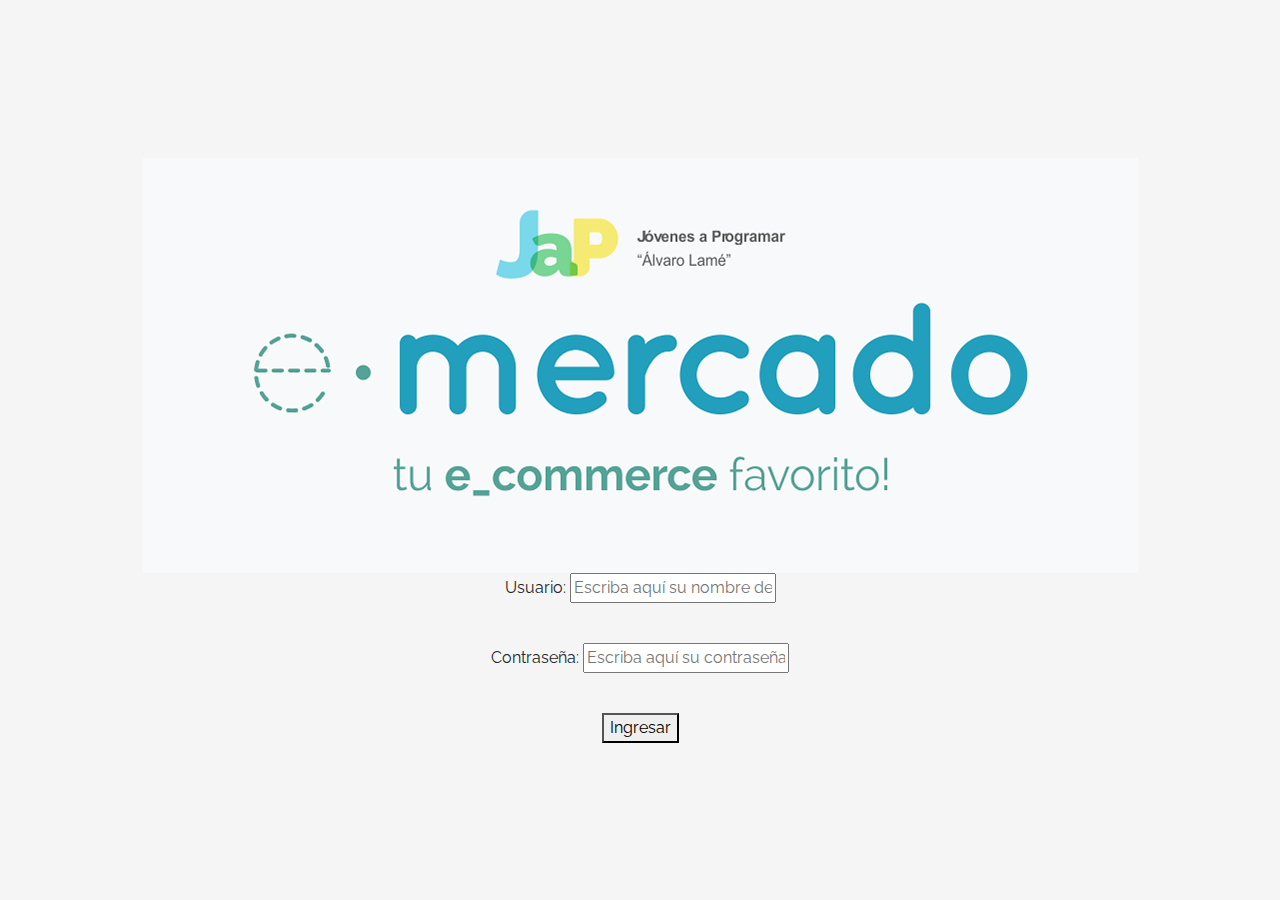
==== index.html @ 92b78a43 "19AGO" ====
<!DOCTYPE html>
<!-- saved from url=(0049)https://getbootstrap.com/docs/4.3/examples/album/ -->
<html lang="en">

<head>
  <meta http-equiv="Content-Type" content="text/html; charset=UTF-8">
  <meta name="viewport" content="width=device-width, initial-scale=1, shrink-to-fit=no">
  <meta name="description" content="">
  <title>eMercado - Todo lo que busques está aquí</title>

  <link rel="canonical" href="https://getbootstrap.com/docs/4.3/examples/album/">
  <link href="https://fonts.googleapis.com/css?family=Raleway:300,300i,400,400i,700,700i,900,900i" rel="stylesheet">
  <!-- Bootstrap core CSS -->
  <link href="css/bootstrap.min.css" rel="stylesheet">
  <link href="css/styles.css" rel="stylesheet">
  <style>
    html, body{
      height: 100%;
    }

    body {
      display: -ms-flexbox;
      display: flex;
      -ms-flex-align: center;
      align-items: center;
      padding-top: 40px;
      padding-bottom: 40px;
      background-color: #f5f5f5;
    }

    .signin {
      width: 100%;
      max-width: 330px;
      padding: 15px;
      margin: auto;
    }
  </style>
</head>

<body class="text-center">
  <div class="container p-5">
   <div>
     <img src="img\login.png"  >
     <form action="login.html"> 
       <p>Usuario: <input type="text" name="name" id="name" placeholder="Escriba aquí su nombre de Usuario" required></p>
       </br>
       <p>Contraseña: <input type="text" name="pass" id="pass" placeholder="Escriba aquí su contraseña" required> </p> </br>
       <button type="submit">Ingresar</button>
     </form>
   </div>
  </div>

  <script src="js/init.js"></script>
  <script src="js/login.js"></script>
</body>
</html>
---- css/styles.css ----
.jumbotron, .card-body, .container, .site-header{
    font-family: 'Raleway', serif !important;
}

.jumbotron .display-4{
    font-weight: bold;
}

.jumbotron {
  height: 50vh;
  padding: 5em inherit;
  margin-bottom: 0;
  background-color: #53C0FB;
  background: url('../img/cover_back.png');
  background-size: cover;
  background-position: center;
  background-repeat: no-repeat;
  color: black;
  font-weight: bold;
}

@media (min-width: 768px) {
  .jumbotron {
    padding-top: 6rem;
    padding-bottom: 6rem;
  }
}

.jumbotron p:last-child {
  margin-bottom: 0;
}

.jumbotron-heading {
  font-weight: 300;
}

.jumbotron .container {
  max-width: 40rem;
  background-color: rgba(255, 255, 255, 0.5);
  border-radius: 10px;
  text-shadow: 1px 1px 2px grey;
}

.jumbotron .lead{
  font-size: 38px;
}

footer {
  padding-top: 3rem;
  padding-bottom: 3rem;
}

footer p {
  margin-bottom: .25rem;
}

.site-header a {
  color: white;
  transition: ease-in-out color .15s;
}

.light-text {
  color: white;
}

.site-header .dropdown-menu a {
  color: black;
}

.dropzone{
  border: 2px dashed #0087F7;
  border-radius: 5px;
  background: white;
}

.alert{
  position: fixed;
  top:80px;
  width: 50%;
  left: 50%;
  transform: translate(-50%, 0);
}

.lds-ring {
  display: inline-block;
  position: relative;
  width: 64px;
  height: 64px;
  top:50%;
  left: 50%;
}
.lds-ring div {
  box-sizing: border-box;
  display: block;
  position: absolute;
  width: 51px;
  height: 51px;
  margin: 6px;
  border: 6px solid #fff;
  border-radius: 50%;
  animation: lds-ring 1.2s cubic-bezier(0.5, 0, 0.5, 1) infinite;
  border-color: #fff transparent transparent transparent;
}
.lds-ring div:nth-child(1) {
  animation-delay: -0.45s;
}
.lds-ring div:nth-child(2) {
  animation-delay: -0.3s;
}
.lds-ring div:nth-child(3) {
  animation-delay: -0.15s;
}
@keyframes lds-ring {
  0% {
    transform: rotate(0deg);
  }
  100% {
    transform: rotate(360deg);
  }
}

#spinner-wrapper{
  position: fixed;
  background-color: rgba(0,0,0,0.5);
  width:100%;
  height: 100%;
  top:0;
  left:0;
  z-index: 1021;
  display: none;
}

a.custom-card,
a.custom-card:hover {
  color: inherit;
  text-decoration: inherit;
}

.checked {
  color: orange;
}

h2 {
  text-align: center;

}
p.lead {
  text-align: center;
}
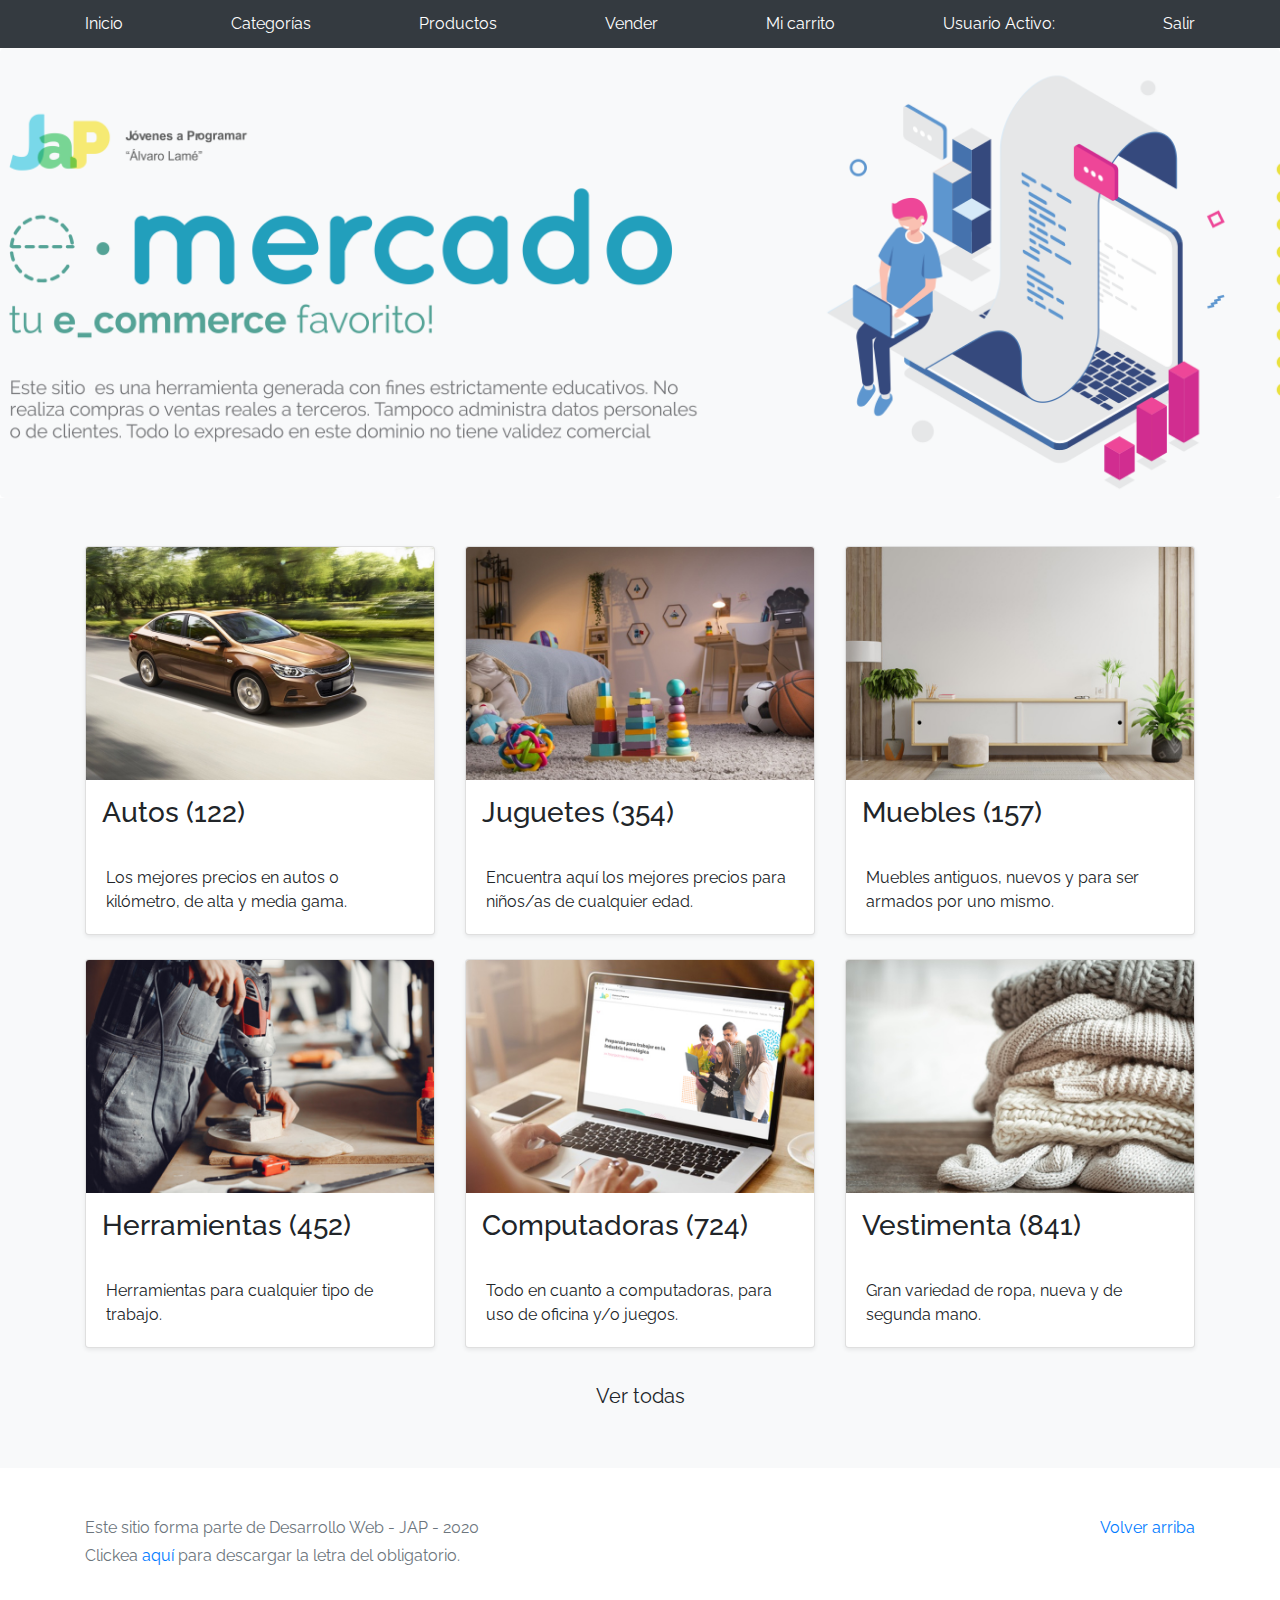
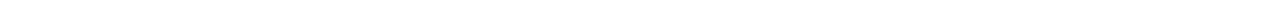
==== commit 0106a463: "act" ====
--- a/index.html
+++ b/index.html
@@ -1,56 +1,111 @@
 <!DOCTYPE html>
 <!-- saved from url=(0049)https://getbootstrap.com/docs/4.3/examples/album/ -->
 <html lang="en">
+  <head>
+    <meta http-equiv="Content-Type" content="text/html; charset=UTF-8">
+    <meta name="viewport" content="width=device-width, initial-scale=1, shrink-to-fit=no">
+    <meta name="description" content="">
+    <title>eMercado - Todo lo que busques está aquí</title>
 
-<head>
-  <meta http-equiv="Content-Type" content="text/html; charset=UTF-8">
-  <meta name="viewport" content="width=device-width, initial-scale=1, shrink-to-fit=no">
-  <meta name="description" content="">
-  <title>eMercado - Todo lo que busques está aquí</title>
-
-  <link rel="canonical" href="https://getbootstrap.com/docs/4.3/examples/album/">
-  <link href="https://fonts.googleapis.com/css?family=Raleway:300,300i,400,400i,700,700i,900,900i" rel="stylesheet">
-  <!-- Bootstrap core CSS -->
-  <link href="css/bootstrap.min.css" rel="stylesheet">
-  <link href="css/styles.css" rel="stylesheet">
-  <style>
-    html, body{
-      height: 100%;
-    }
-
-    body {
-      display: -ms-flexbox;
-      display: flex;
-      -ms-flex-align: center;
-      align-items: center;
-      padding-top: 40px;
-      padding-bottom: 40px;
-      background-color: #f5f5f5;
-    }
-
-    .signin {
-      width: 100%;
-      max-width: 330px;
-      padding: 15px;
-      margin: auto;
-    }
-  </style>
-</head>
-
-<body class="text-center">
-  <div class="container p-5">
-   <div>
-     <img src="img\login.png"  >
-     <form action="login.html"> 
-       <p>Usuario: <input type="text" name="name" id="name" placeholder="Escriba aquí su nombre de Usuario" required></p>
-       </br>
-       <p>Contraseña: <input type="text" name="pass" id="pass" placeholder="Escriba aquí su contraseña" required> </p> </br>
-       <button type="submit">Ingresar</button>
-     </form>
-   </div>
-  </div>
-
-  <script src="js/init.js"></script>
-  <script src="js/login.js"></script>
-</body>
+    <link rel="canonical" href="https://getbootstrap.com/docs/4.3/examples/album/">
+    <link href="https://fonts.googleapis.com/css?family=Raleway:300,300i,400,400i,700,700i,900,900i" rel="stylesheet">
+    <!-- Bootstrap core CSS -->
+    <link href="css/bootstrap.min.css" rel="stylesheet">
+    <link href="css/styles.css" rel="stylesheet">
+  </head>
+  <body>
+    <nav class="site-header sticky-top py-1 bg-dark">
+      <div class="container d-flex flex-column flex-md-row justify-content-between">
+        <a class="py-2 d-none d-md-inline-block" href="index.html">Inicio</a>
+        <a class="py-2 d-none d-md-inline-block" href="categories.html">Categorías</a>
+        <a class="py-2 d-none d-md-inline-block" href="products.html">Productos</a>
+        <a class="py-2 d-none d-md-inline-block" href="sell.html">Vender</a>
+        <a class="py-2 d-none d-md-inline-block" href="cart.html">Mi carrito</a>
+        <a class="py-2 d-none d-md-inline-block" id="user" href="">Usuario Activo: </a>
+        <a class="py-2 d-none d-md-inline-block" id="salir" href="login.html">Salir</a>
+      </div>
+    </nav>
+    <main role="main">
+      <section class="jumbotron text-center">
+        <div class="m-5">
+          <h1></h1>
+        </div>
+      </section>
+      <div class="album py-5 bg-light">
+        <div class="container">
+          <div class="row">
+            <div class="col-md-4">
+              <a href="categories.html" class="card mb-4 shadow-sm custom-card">
+                <img class="bd-placeholder-img card-img-top"  src="img/cat1.jpg">
+                <h3 class="m-3">Autos (122)</h3>
+                <div class="card-body">
+                  <p class="card-text">Los mejores precios en autos 0 kilómetro, de alta y media gama.</p>
+                </div>
+              </a>
+            </div>
+            <div class="col-md-4">
+                <a href="categories.html" class="card mb-4 shadow-sm custom-card">
+                  <img class="bd-placeholder-img card-img-top" src="img/cat2.jpg">
+                  <h3 class="m-3">Juguetes (354)</h3>
+                  <div class="card-body">
+                    <p class="card-text">Encuentra aquí los mejores precios para niños/as de cualquier edad.</p>
+                  </div>
+                </a>
+            </div>
+            <div class="col-md-4">
+                <a href="categories.html" class="card mb-4 shadow-sm custom-card">
+                  <img class="bd-placeholder-img card-img-top" src="img/cat3.jpg">
+                  <h3 class="m-3">Muebles (157)</h3>
+                  <div class="card-body">
+                    <p class="card-text">Muebles antiguos, nuevos y para ser armados por uno mismo.</p>
+                  </div>
+                </a>
+            </div>
+            <div class="col-md-4">
+                <a href="categories.html" class="card mb-4 shadow-sm custom-card">
+                  <img class="bd-placeholder-img card-img-top" src="img/cat4.jpg">
+                  <h3 class="m-3">Herramientas (452)</h3>
+                  <div class="card-body">
+                    <p class="card-text">Herramientas para cualquier tipo de trabajo.</p>
+                  </div>
+                </a>
+            </div>
+            <div class="col-md-4">
+                <a href="categories.html" class="card mb-4 shadow-sm custom-card">
+                  <img class="bd-placeholder-img card-img-top" src="img/cat5.jpg">
+                  <h3 class="m-3">Computadoras (724)</h3>
+                  <div class="card-body">
+                    <p class="card-text">Todo en cuanto a computadoras, para uso de oficina y/o juegos.</p>
+                  </div>
+                </a>
+            </div>
+            <div class="col-md-4">
+                <a href="categories.html" class="card mb-4 shadow-sm custom-card">
+                  <img class="bd-placeholder-img card-img-top" src="img/cat6.jpg">
+                  <h3 class="m-3">Vestimenta (841)</h3>
+                  <div class="card-body">
+                    <p class="card-text">Gran variedad de ropa, nueva y de segunda mano.</p>
+                  </div>
+                </a>
+            </div>
+          </div>
+          <div class="row">
+              <a type="button" class="btn btn-light btn-lg btn-block" href="categories.html">Ver todas</a>
+          </div>
+        </div>
+      </div>
+    </main>
+    <footer class="text-muted">
+      <div class="container">
+        <p class="float-right">
+          <a href="#">Volver arriba</a>
+        </p>
+        <p>Este sitio forma parte de Desarrollo Web - JAP - 2020</p>
+        <p>Clickea <a target="_blank" href="Letra.pdf">aquí</a> para descargar la letra del obligatorio.</p>
+      </div>
+    </footer>
+    <script src="js/jquery-3.4.1.min.js"></script>
+    <script src="js/bootstrap.bundle.min.js"></script>
+    <script src="js/init.js"></script>
+  </body>
 </html>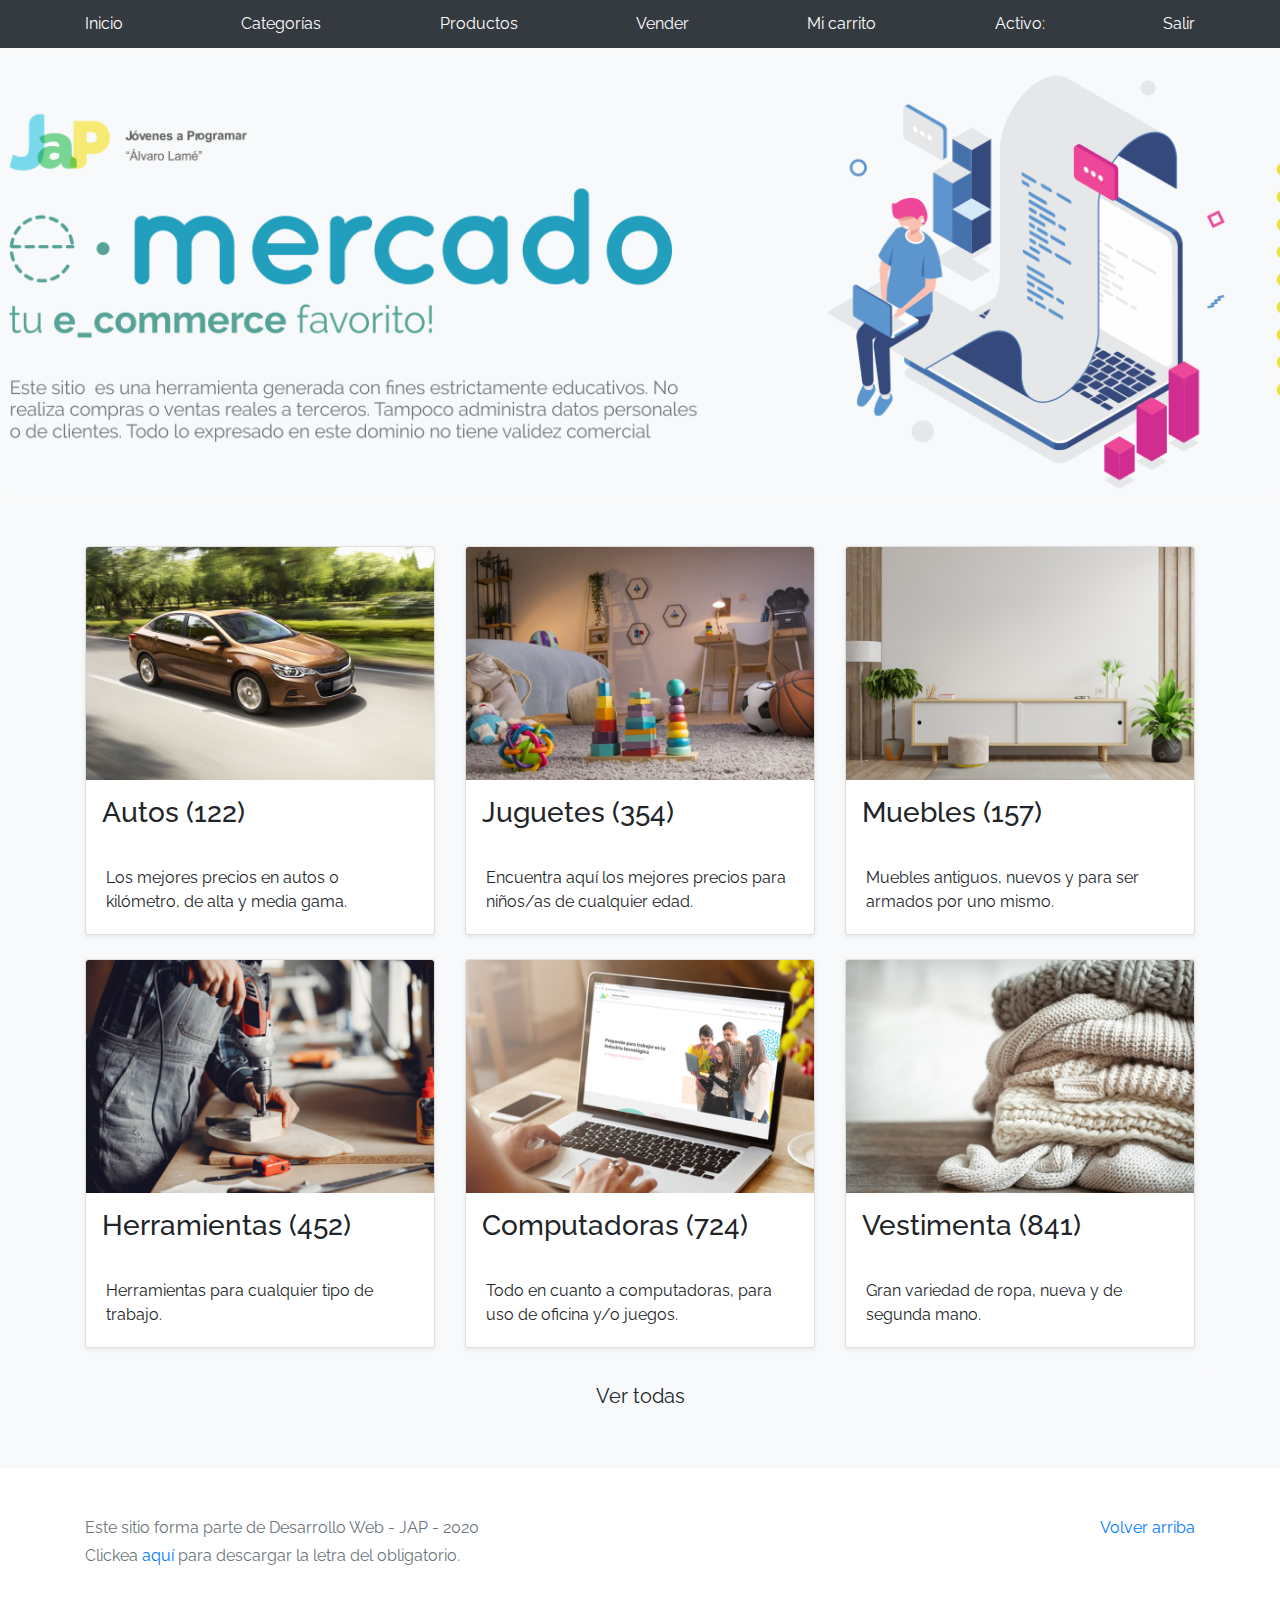
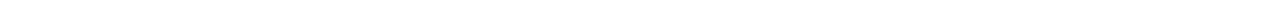
==== commit 8ee40c13: "enterga2" ====
--- a/index.html
+++ b/index.html
@@ -21,7 +21,7 @@
         <a class="py-2 d-none d-md-inline-block" href="products.html">Productos</a>
         <a class="py-2 d-none d-md-inline-block" href="sell.html">Vender</a>
         <a class="py-2 d-none d-md-inline-block" href="cart.html">Mi carrito</a>
-        <a class="py-2 d-none d-md-inline-block" id="user" href="">Usuario Activo: </a>
+        <a class="py-2 d-none d-md-inline-block" id="user" href="">Activo: </a>
         <a class="py-2 d-none d-md-inline-block" id="salir" href="login.html">Salir</a>
       </div>
     </nav>
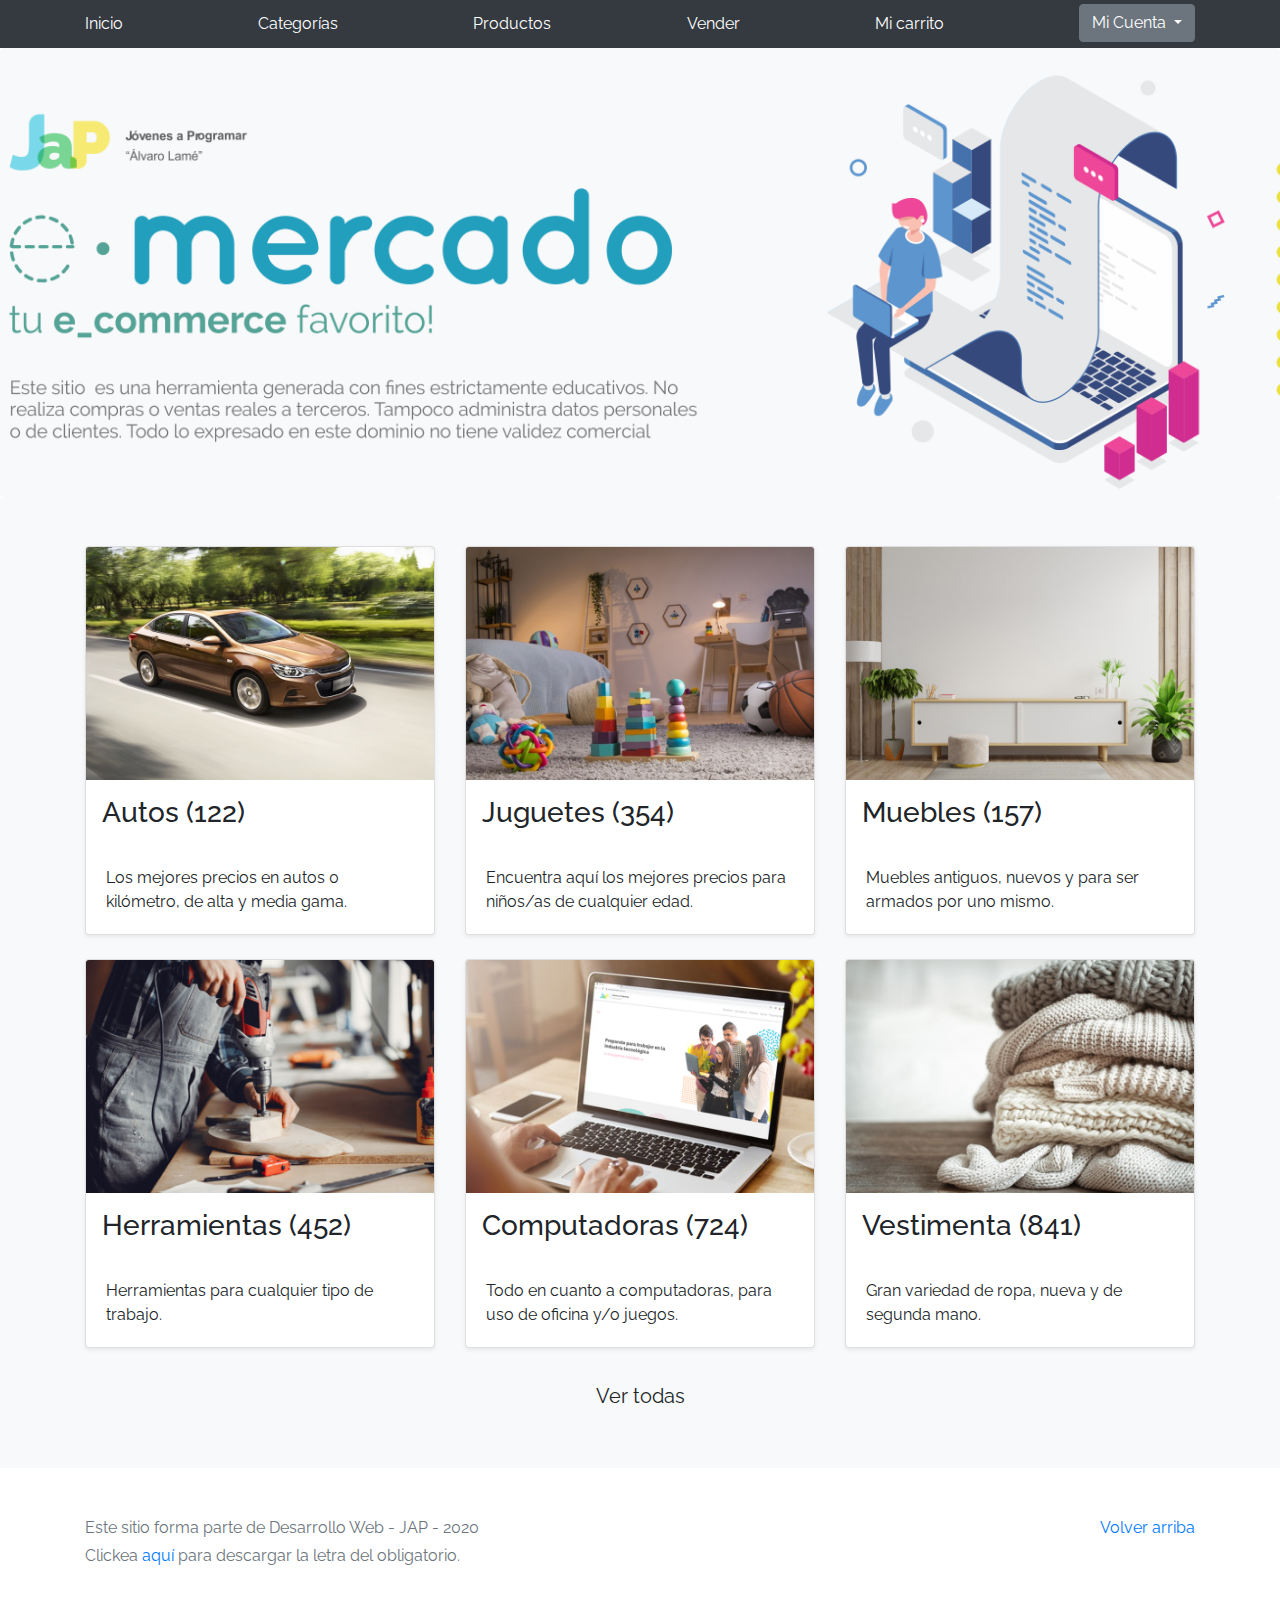
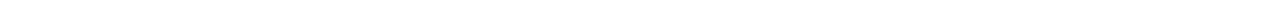
==== commit 1017e4a7: "boostrap + style" ====
--- a/index.html
+++ b/index.html
@@ -21,8 +21,16 @@
         <a class="py-2 d-none d-md-inline-block" href="products.html">Productos</a>
         <a class="py-2 d-none d-md-inline-block" href="sell.html">Vender</a>
         <a class="py-2 d-none d-md-inline-block" href="cart.html">Mi carrito</a>
-        <a class="py-2 d-none d-md-inline-block" id="user" href="">Activo: </a>
-        <a class="py-2 d-none d-md-inline-block" id="salir" href="login.html">Salir</a>
+        <div class="dropdown">
+          <button class="btn btn-secondary dropdown-toggle" type="button" id="dropdownMenu2"
+              data-bs-toggle="dropdown">Mi Cuenta
+          </button>
+          <ul class="dropdown-menu" aria-labelledby="dropdownMenuButton1">
+              <li><a class="dropdown-item" type="button" id="user" href="#"></a></li>
+              <li><a id="salir" class="dropdown-item" href="login.html">Salir</a></li>
+          </ul>
+      </div>
+
       </div>
     </nav>
     <main role="main">
--- a/css/styles.css
+++ b/css/styles.css
@@ -146,4 +146,175 @@
 }
 p.lead {
   text-align: center;
+}
+
+input[type = "radio"]{ display:none;}
+label{ color:grey;}
+
+.clasificacion{
+  direction: rtl;/* right to left */
+  unicode-bidi: bidi-override;
+} 
+  
+#form {
+  width: 250px;
+  margin: 0 auto;
+  height: 50px;
+}
+
+#form p {
+  text-align: center;
+}
+
+#form label {
+  font-size: 20px;
+}
+
+input[type="radio"] {
+  display: none;
+}
+
+label {
+  color: grey;
+}
+
+.clasificacion {
+  direction: rtl;
+  unicode-bidi: bidi-override;
+}
+
+label:hover,
+label:hover ~ label {
+  color: orange;
+}
+
+input[type="radio"]:checked ~ label {
+  color: orange;
+}
+.slide {
+  position: relative;
+  box-shadow: 0px 1px 6px rgba(0, 0, 0, 0.64);
+  margin-top: 26px;
+  height: 600px;
+}
+
+.slide-inner {
+  position: relative;
+  overflow: hidden;
+  width: 100%;
+  height: calc( 300px + 3em);
+}
+
+.slide-open:checked + .slide-item {
+  position: static;
+  opacity: 100;
+  
+}
+
+.slide-item {
+  position: absolute;
+  opacity: 0;
+  -webkit-transition: opacity 0.6s ease-out;
+  transition: opacity 0.6s ease-out;
+  height: 600px;
+}
+
+.slide-item img {
+  display: block;
+  height: auto;
+  max-width: 100%;
+  max-height: 100%;
+}
+
+.slide-control {
+  background: rgba(0, 0, 0, 0.28);
+  border-radius: 50%;
+  color: #fff;
+  cursor: pointer;
+  display: none;
+  font-size: 40px;
+  height: 40px;
+  line-height: 35px;
+  position: absolute;
+  top: 50%;
+  -webkit-transform: translate(0, -50%);
+  cursor: pointer;
+  -ms-transform: translate(0, -50%);
+  transform: translate(0, -50%);
+  text-align: center;
+  width: 40px;
+  z-index: 10;
+}
+
+.slide-control.prev {
+  left: 2%;
+}
+
+.slide-control.next {
+  right: 2%;
+}
+
+.slide-control:hover {
+  background: rgba(0, 0, 0, 0.8);
+  color: #aaaaaa;
+}
+
+#slide-1:checked ~ .control-1,
+#slide-2:checked ~ .control-2,
+#slide-3:checked ~ .control-3 {
+  display: block;
+}
+
+.slide-indicador {
+  list-style: none;
+  margin: 0;
+  padding: 0;
+  position: absolute;
+  bottom: 2%;
+  left: 0;
+  right: 0;
+  text-align: center;
+  z-index: 10;
+}
+
+.slide-indicador li {
+  display: inline-block;
+  margin: 0 5px;
+}
+
+.slide-circulo {
+  color: #828282;
+  cursor: pointer;
+  display: block;
+  font-size: 35px;
+}
+
+.slide-circulo:hover {
+  color: #aaaaaa;
+}
+
+#slide-1:checked ~ .control-1 ~ .slide-indicador li:nth-child(1) .slide-circulo,
+#slide-2:checked ~ .control-2 ~ .slide-indicador li:nth-child(2) .slide-circulo,
+#slide-3:checked ~ .control-3 ~ .slide-indicador li:nth-child(3) .slide-circulo {
+  color: #428bca;
+}
+
+#titulo {
+  width: 100%;
+  position: absolute;
+  padding: 0px;
+  margin: 0px auto;
+  text-align: center;
+  font-size: 27px;
+  color: rgba(255, 255, 255, 1);
+  font-family: 'Open Sans', sans-serif;
+  z-index: 9999;
+  text-shadow: 0px 1px 2px rgba(0, 0, 0, 0.33), -1px 0px 2px rgba(255, 255, 255, 0);
+}
+
+#productos {
+  width: auto;
+  height: auto;
+  margin-left: 15%;
+  margin-right: ; 
 }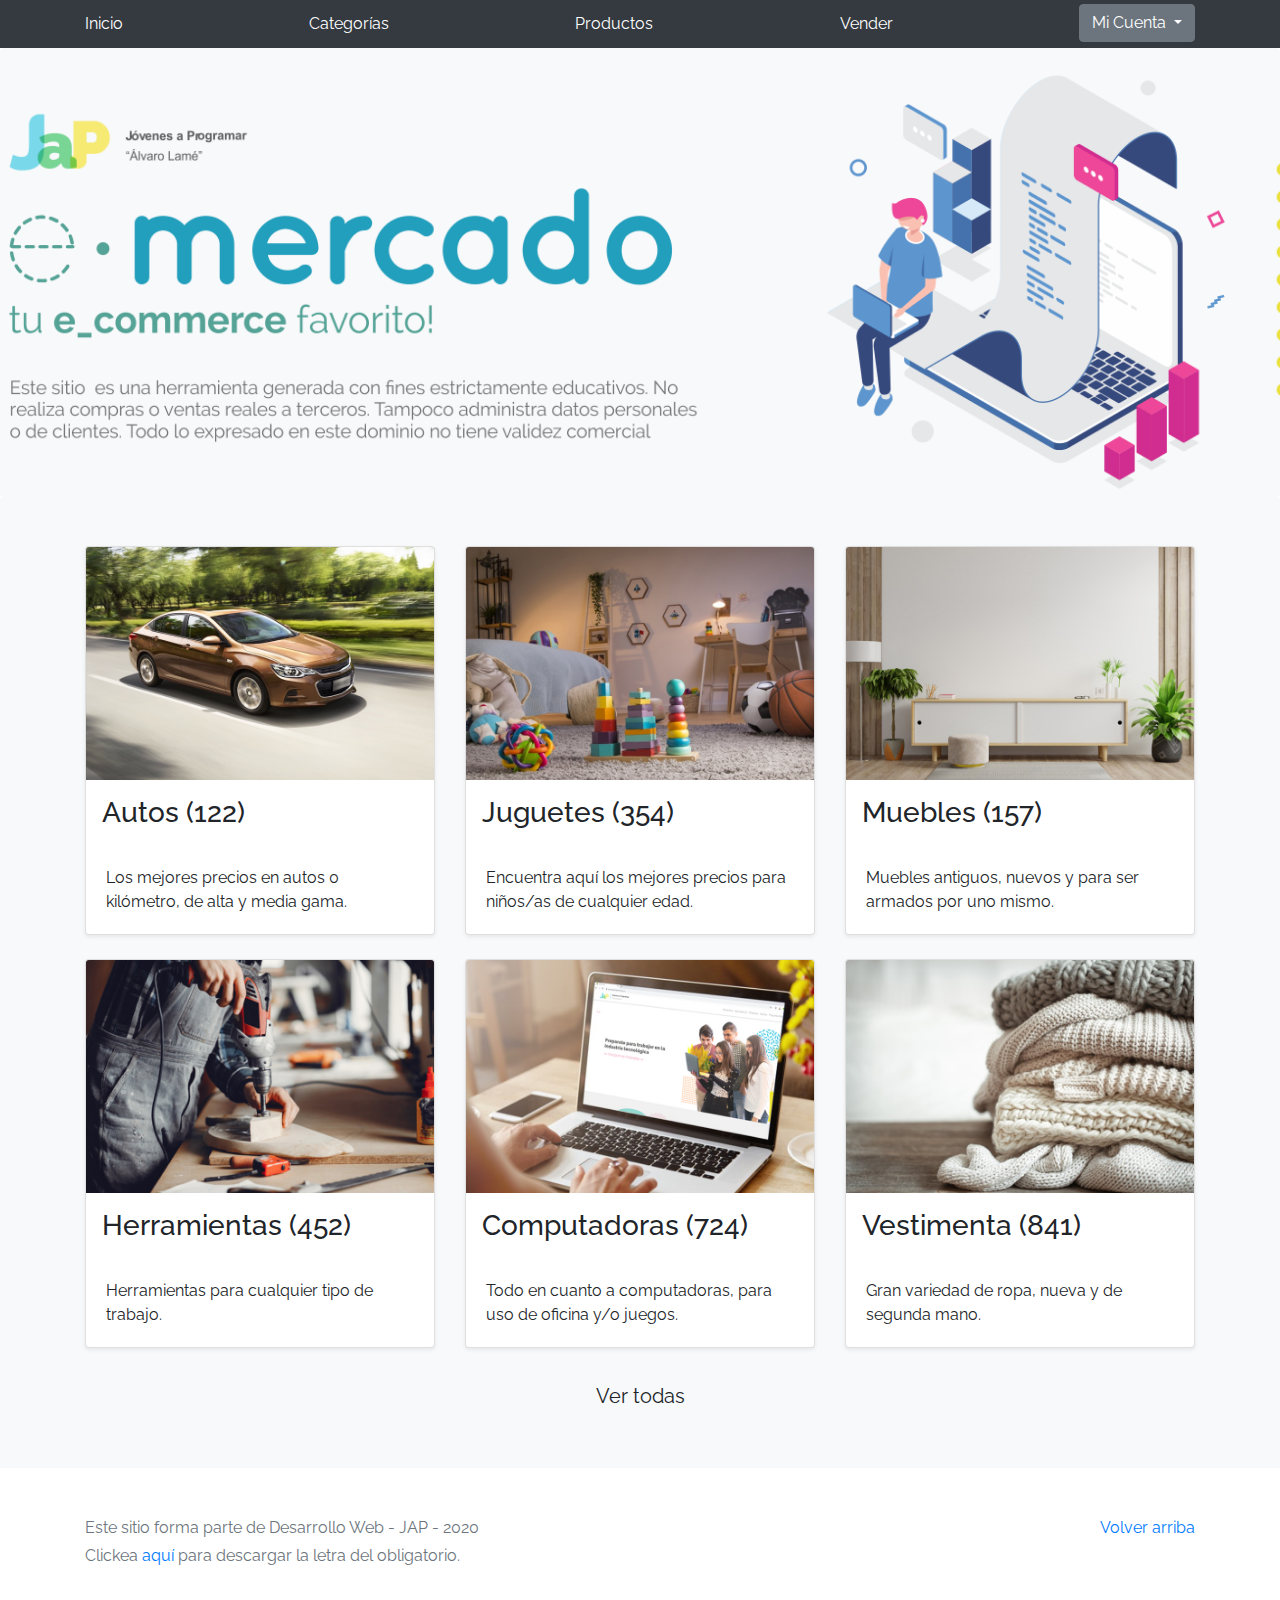
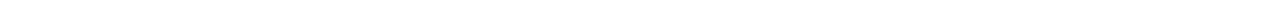
==== commit bc53a5fa: "entrega4" ====
--- a/index.html
+++ b/index.html
@@ -20,16 +20,18 @@
         <a class="py-2 d-none d-md-inline-block" href="categories.html">Categorías</a>
         <a class="py-2 d-none d-md-inline-block" href="products.html">Productos</a>
         <a class="py-2 d-none d-md-inline-block" href="sell.html">Vender</a>
-        <a class="py-2 d-none d-md-inline-block" href="cart.html">Mi carrito</a>
         <div class="dropdown">
-          <button class="btn btn-secondary dropdown-toggle" type="button" id="dropdownMenu2"
-              data-bs-toggle="dropdown">Mi Cuenta
+          <button class="btn btn-secondary dropdown-toggle" type="button" id="dropdownMenuButton" data-toggle="dropdown"
+            aria-haspopup="true" aria-expanded="false">
+            Mi Cuenta
           </button>
-          <ul class="dropdown-menu" aria-labelledby="dropdownMenuButton1">
-              <li><a class="dropdown-item" type="button" id="user" href="#"></a></li>
-              <li><a id="salir" class="dropdown-item" href="login.html">Salir</a></li>
-          </ul>
-      </div>
+          <div class="dropdown-menu" aria-labelledby="dropdownMenuButton">
+            <a class="dropdown-item" href="cart.html">Mi carrito</a>
+            <a class="dropdown-item" id="user" href="#"></a>
+            <a class="dropdown-item" id="salir" href="login.html">Salir</a>
+  
+          </div>
+        </div>
 
       </div>
     </nav>
--- a/css/styles.css
+++ b/css/styles.css
@@ -191,6 +191,9 @@
 input[type="radio"]:checked ~ label {
   color: orange;
 }
+#productos{
+margin-left: 18%;
+}
 .slide {
   position: relative;
   box-shadow: 0px 1px 6px rgba(0, 0, 0, 0.64);
@@ -202,7 +205,7 @@
   position: relative;
   overflow: hidden;
   width: 100%;
-  height: calc( 300px + 3em);
+  height: calc( 550px + 3em);
 }
 
 .slide-open:checked + .slide-item {
@@ -216,7 +219,7 @@
   opacity: 0;
   -webkit-transition: opacity 0.6s ease-out;
   transition: opacity 0.6s ease-out;
-  height: 600px;
+  height: 900px;
 }
 
 .slide-item img {
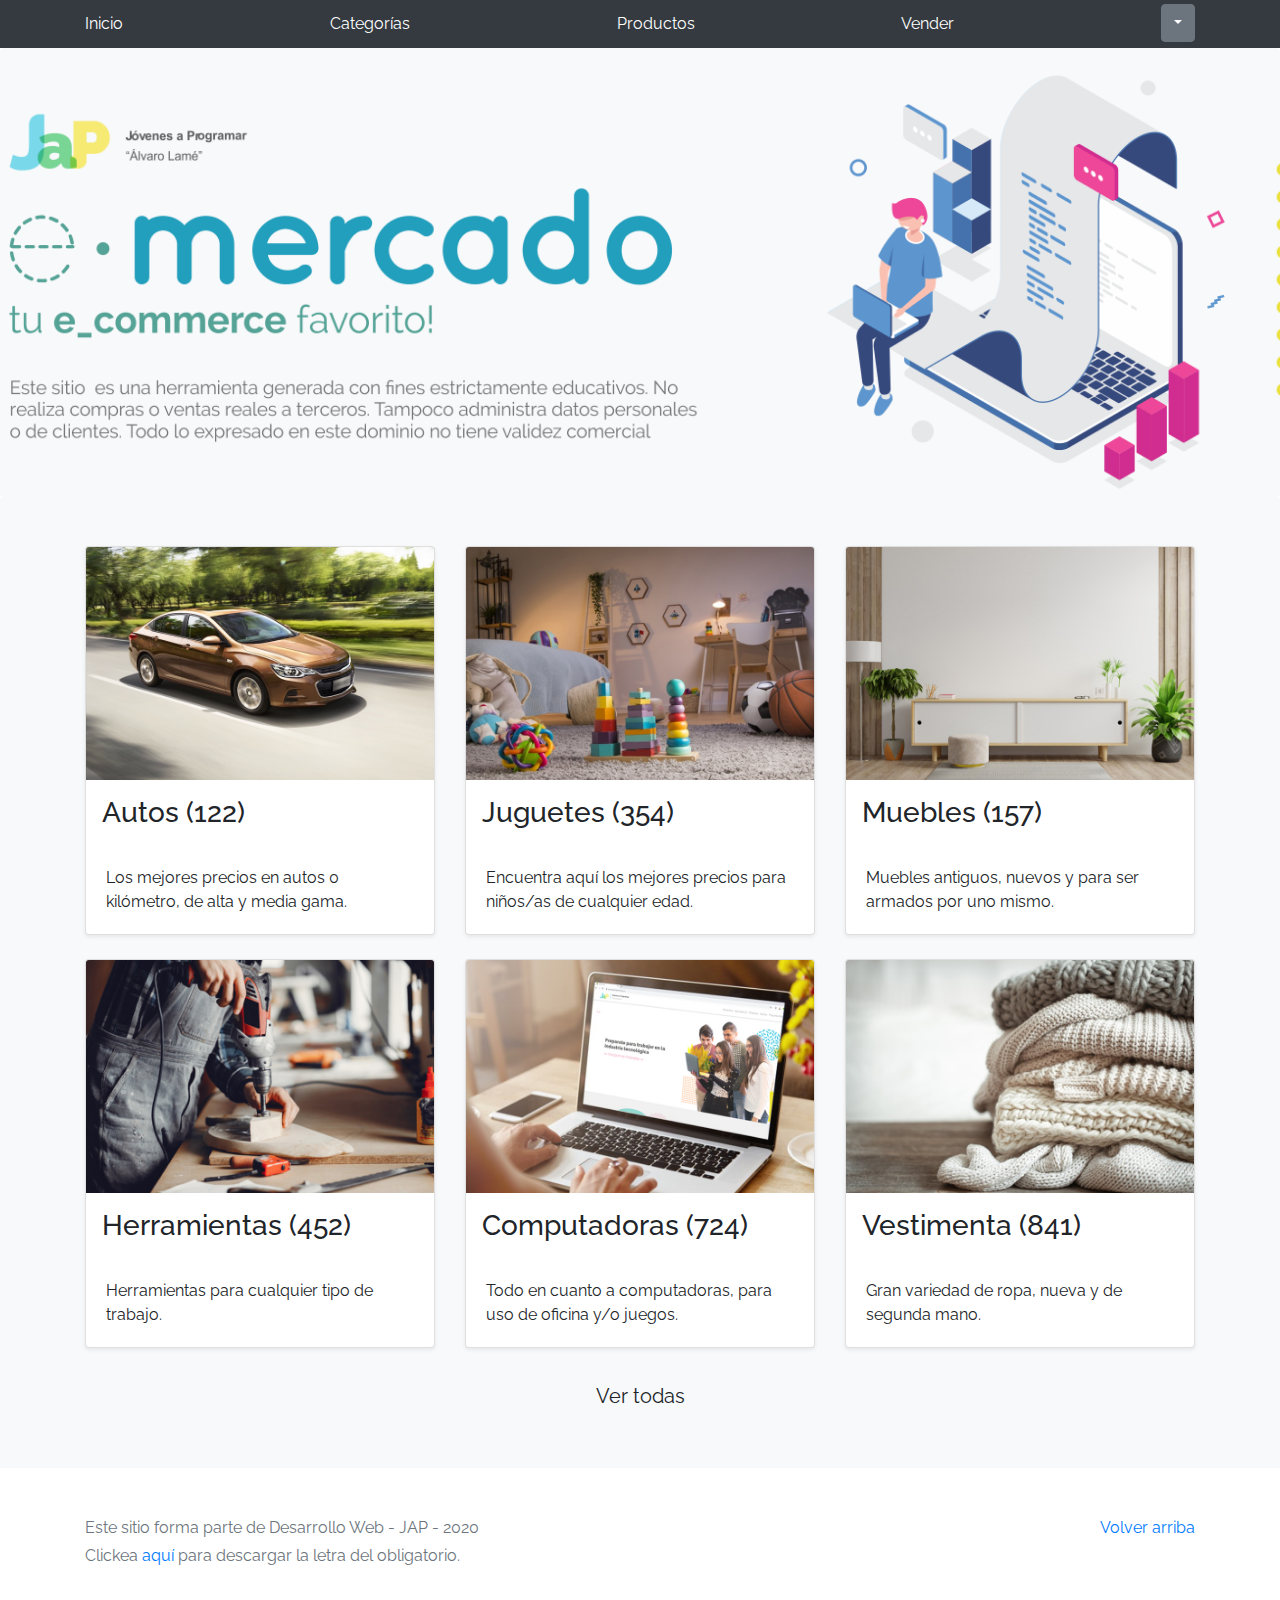
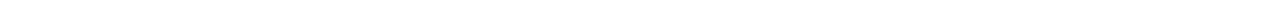
==== commit 80598472: "ENTREGA 4" ====
--- a/index.html
+++ b/index.html
@@ -21,14 +21,12 @@
         <a class="py-2 d-none d-md-inline-block" href="products.html">Productos</a>
         <a class="py-2 d-none d-md-inline-block" href="sell.html">Vender</a>
         <div class="dropdown">
-          <button class="btn btn-secondary dropdown-toggle" type="button" id="dropdownMenuButton" data-toggle="dropdown"
-            aria-haspopup="true" aria-expanded="false">
-            Mi Cuenta
-          </button>
+          <button class="btn btn-secondary dropdown-toggle" type="button" id="user" data-toggle="dropdown"
+            aria-haspopup="true" aria-expanded="false"></button>
           <div class="dropdown-menu" aria-labelledby="dropdownMenuButton">
             <a class="dropdown-item" href="cart.html">Mi carrito</a>
-            <a class="dropdown-item" id="user" href="#"></a>
-            <a class="dropdown-item" id="salir" href="login.html">Salir</a>
+            <a class="dropdown-item"  href="# ">Mi Perfil</a>
+            <a class="dropdown-item" id="salir" href="login.html">Cerrar Sesión</a>
   
           </div>
         </div>
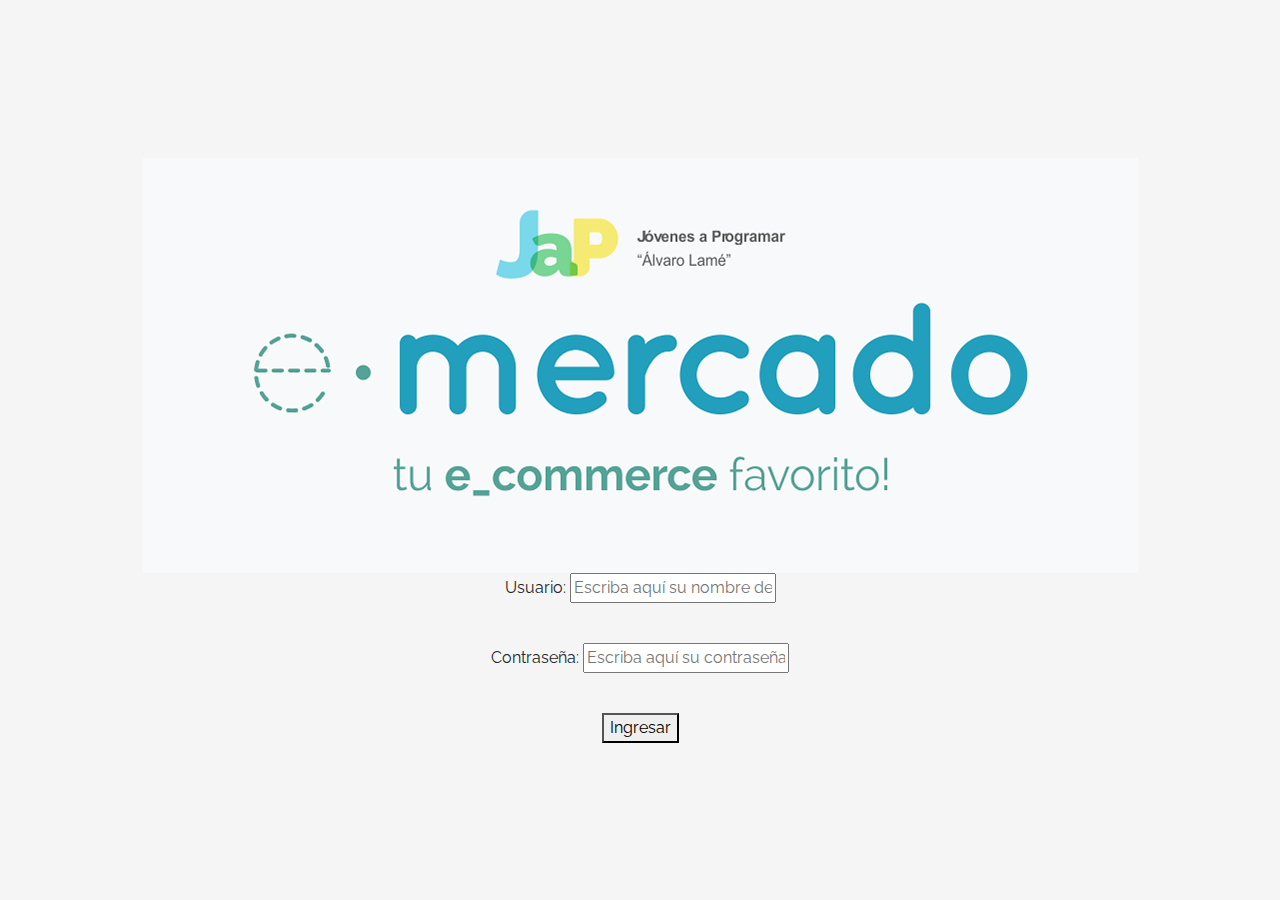
==== commit f33cc558: "htmls" ====
--- a/index.html
+++ b/index.html
@@ -1,119 +1,119 @@
-<!DOCTYPE html>
-<!-- saved from url=(0049)https://getbootstrap.com/docs/4.3/examples/album/ -->
-<html lang="en">
-  <head>
-    <meta http-equiv="Content-Type" content="text/html; charset=UTF-8">
-    <meta name="viewport" content="width=device-width, initial-scale=1, shrink-to-fit=no">
-    <meta name="description" content="">
-    <title>eMercado - Todo lo que busques está aquí</title>
-
-    <link rel="canonical" href="https://getbootstrap.com/docs/4.3/examples/album/">
-    <link href="https://fonts.googleapis.com/css?family=Raleway:300,300i,400,400i,700,700i,900,900i" rel="stylesheet">
-    <!-- Bootstrap core CSS -->
-    <link href="css/bootstrap.min.css" rel="stylesheet">
-    <link href="css/styles.css" rel="stylesheet">
-  </head>
-  <body>
-    <nav class="site-header sticky-top py-1 bg-dark">
-      <div class="container d-flex flex-column flex-md-row justify-content-between">
-        <a class="py-2 d-none d-md-inline-block" href="index.html">Inicio</a>
-        <a class="py-2 d-none d-md-inline-block" href="categories.html">Categorías</a>
-        <a class="py-2 d-none d-md-inline-block" href="products.html">Productos</a>
-        <a class="py-2 d-none d-md-inline-block" href="sell.html">Vender</a>
-        <div class="dropdown">
-          <button class="btn btn-secondary dropdown-toggle" type="button" id="user" data-toggle="dropdown"
-            aria-haspopup="true" aria-expanded="false"></button>
-          <div class="dropdown-menu" aria-labelledby="dropdownMenuButton">
-            <a class="dropdown-item" href="cart.html">Mi carrito</a>
-            <a class="dropdown-item"  href="# ">Mi Perfil</a>
-            <a class="dropdown-item" id="salir" href="login.html">Cerrar Sesión</a>
-  
-          </div>
-        </div>
-
-      </div>
-    </nav>
-    <main role="main">
-      <section class="jumbotron text-center">
-        <div class="m-5">
-          <h1></h1>
-        </div>
-      </section>
-      <div class="album py-5 bg-light">
-        <div class="container">
-          <div class="row">
-            <div class="col-md-4">
-              <a href="categories.html" class="card mb-4 shadow-sm custom-card">
-                <img class="bd-placeholder-img card-img-top"  src="img/cat1.jpg">
-                <h3 class="m-3">Autos (122)</h3>
-                <div class="card-body">
-                  <p class="card-text">Los mejores precios en autos 0 kilómetro, de alta y media gama.</p>
-                </div>
-              </a>
-            </div>
-            <div class="col-md-4">
-                <a href="categories.html" class="card mb-4 shadow-sm custom-card">
-                  <img class="bd-placeholder-img card-img-top" src="img/cat2.jpg">
-                  <h3 class="m-3">Juguetes (354)</h3>
-                  <div class="card-body">
-                    <p class="card-text">Encuentra aquí los mejores precios para niños/as de cualquier edad.</p>
-                  </div>
-                </a>
-            </div>
-            <div class="col-md-4">
-                <a href="categories.html" class="card mb-4 shadow-sm custom-card">
-                  <img class="bd-placeholder-img card-img-top" src="img/cat3.jpg">
-                  <h3 class="m-3">Muebles (157)</h3>
-                  <div class="card-body">
-                    <p class="card-text">Muebles antiguos, nuevos y para ser armados por uno mismo.</p>
-                  </div>
-                </a>
-            </div>
-            <div class="col-md-4">
-                <a href="categories.html" class="card mb-4 shadow-sm custom-card">
-                  <img class="bd-placeholder-img card-img-top" src="img/cat4.jpg">
-                  <h3 class="m-3">Herramientas (452)</h3>
-                  <div class="card-body">
-                    <p class="card-text">Herramientas para cualquier tipo de trabajo.</p>
-                  </div>
-                </a>
-            </div>
-            <div class="col-md-4">
-                <a href="categories.html" class="card mb-4 shadow-sm custom-card">
-                  <img class="bd-placeholder-img card-img-top" src="img/cat5.jpg">
-                  <h3 class="m-3">Computadoras (724)</h3>
-                  <div class="card-body">
-                    <p class="card-text">Todo en cuanto a computadoras, para uso de oficina y/o juegos.</p>
-                  </div>
-                </a>
-            </div>
-            <div class="col-md-4">
-                <a href="categories.html" class="card mb-4 shadow-sm custom-card">
-                  <img class="bd-placeholder-img card-img-top" src="img/cat6.jpg">
-                  <h3 class="m-3">Vestimenta (841)</h3>
-                  <div class="card-body">
-                    <p class="card-text">Gran variedad de ropa, nueva y de segunda mano.</p>
-                  </div>
-                </a>
-            </div>
-          </div>
-          <div class="row">
-              <a type="button" class="btn btn-light btn-lg btn-block" href="categories.html">Ver todas</a>
-          </div>
-        </div>
-      </div>
-    </main>
-    <footer class="text-muted">
-      <div class="container">
-        <p class="float-right">
-          <a href="#">Volver arriba</a>
-        </p>
-        <p>Este sitio forma parte de Desarrollo Web - JAP - 2020</p>
-        <p>Clickea <a target="_blank" href="Letra.pdf">aquí</a> para descargar la letra del obligatorio.</p>
-      </div>
-    </footer>
-    <script src="js/jquery-3.4.1.min.js"></script>
-    <script src="js/bootstrap.bundle.min.js"></script>
-    <script src="js/init.js"></script>
-  </body>
+<!DOCTYPE html>
+<!-- saved from url=(0049)https://getbootstrap.com/docs/4.3/examples/album/ -->
+<html lang="en">
+  <head>
+    <meta http-equiv="Content-Type" content="text/html; charset=UTF-8">
+    <meta name="viewport" content="width=device-width, initial-scale=1, shrink-to-fit=no">
+    <meta name="description" content="">
+    <title>eMercado - Todo lo que busques está aquí</title>
+
+    <link rel="canonical" href="https://getbootstrap.com/docs/4.3/examples/album/">
+    <link href="https://fonts.googleapis.com/css?family=Raleway:300,300i,400,400i,700,700i,900,900i" rel="stylesheet">
+    <!-- Bootstrap core CSS -->
+    <link href="css/bootstrap.min.css" rel="stylesheet">
+    <link href="css/styles.css" rel="stylesheet">
+  </head>
+  <body>
+    <nav class="site-header sticky-top py-1 bg-dark">
+      <div class="container d-flex flex-column flex-md-row justify-content-between">
+        <a class="py-2 d-none d-md-inline-block" href="index.html">Inicio</a>
+        <a class="py-2 d-none d-md-inline-block" href="categories.html">Categorías</a>
+        <a class="py-2 d-none d-md-inline-block" href="products.html">Productos</a>
+        <a class="py-2 d-none d-md-inline-block" href="sell.html">Vender</a>
+        <div class="dropdown">
+          <button class="btn btn-secondary dropdown-toggle" type="button" id="user" data-toggle="dropdown"
+            aria-haspopup="true" aria-expanded="false"></button>
+          <div class="dropdown-menu" aria-labelledby="dropdownMenuButton">
+            <a class="dropdown-item" href="cart.html">Mi carrito</a>
+            <a class="dropdown-item"  href="# ">Mi Perfil</a>
+            <a class="dropdown-item" id="salir" href="login.html">Cerrar Sesión</a>
+  
+          </div>
+        </div>
+
+      </div>
+    </nav>
+    <main role="main">
+      <section class="jumbotron text-center">
+        <div class="m-5">
+          <h1></h1>
+        </div>
+      </section>
+      <div class="album py-5 bg-light">
+        <div class="container">
+          <div class="row">
+            <div class="col-md-4">
+              <a href="categories.html" class="card mb-4 shadow-sm custom-card">
+                <img class="bd-placeholder-img card-img-top"  src="img/cat1.jpg">
+                <h3 class="m-3">Autos (122)</h3>
+                <div class="card-body">
+                  <p class="card-text">Los mejores precios en autos 0 kilómetro, de alta y media gama.</p>
+                </div>
+              </a>
+            </div>
+            <div class="col-md-4">
+                <a href="categories.html" class="card mb-4 shadow-sm custom-card">
+                  <img class="bd-placeholder-img card-img-top" src="img/cat2.jpg">
+                  <h3 class="m-3">Juguetes (354)</h3>
+                  <div class="card-body">
+                    <p class="card-text">Encuentra aquí los mejores precios para niños/as de cualquier edad.</p>
+                  </div>
+                </a>
+            </div>
+            <div class="col-md-4">
+                <a href="categories.html" class="card mb-4 shadow-sm custom-card">
+                  <img class="bd-placeholder-img card-img-top" src="img/cat3.jpg">
+                  <h3 class="m-3">Muebles (157)</h3>
+                  <div class="card-body">
+                    <p class="card-text">Muebles antiguos, nuevos y para ser armados por uno mismo.</p>
+                  </div>
+                </a>
+            </div>
+            <div class="col-md-4">
+                <a href="categories.html" class="card mb-4 shadow-sm custom-card">
+                  <img class="bd-placeholder-img card-img-top" src="img/cat4.jpg">
+                  <h3 class="m-3">Herramientas (452)</h3>
+                  <div class="card-body">
+                    <p class="card-text">Herramientas para cualquier tipo de trabajo.</p>
+                  </div>
+                </a>
+            </div>
+            <div class="col-md-4">
+                <a href="categories.html" class="card mb-4 shadow-sm custom-card">
+                  <img class="bd-placeholder-img card-img-top" src="img/cat5.jpg">
+                  <h3 class="m-3">Computadoras (724)</h3>
+                  <div class="card-body">
+                    <p class="card-text">Todo en cuanto a computadoras, para uso de oficina y/o juegos.</p>
+                  </div>
+                </a>
+            </div>
+            <div class="col-md-4">
+                <a href="categories.html" class="card mb-4 shadow-sm custom-card">
+                  <img class="bd-placeholder-img card-img-top" src="img/cat6.jpg">
+                  <h3 class="m-3">Vestimenta (841)</h3>
+                  <div class="card-body">
+                    <p class="card-text">Gran variedad de ropa, nueva y de segunda mano.</p>
+                  </div>
+                </a>
+            </div>
+          </div>
+          <div class="row">
+              <a type="button" class="btn btn-light btn-lg btn-block" href="categories.html">Ver todas</a>
+          </div>
+        </div>
+      </div>
+    </main>
+    <footer class="text-muted">
+      <div class="container">
+        <p class="float-right">
+          <a href="#">Volver arriba</a>
+        </p>
+        <p>Este sitio forma parte de Desarrollo Web - JAP - 2020</p>
+        <p>Clickea <a target="_blank" href="Letra.pdf">aquí</a> para descargar la letra del obligatorio.</p>
+      </div>
+    </footer>
+    <script src="js/jquery-3.4.1.min.js"></script>
+    <script src="js/bootstrap.bundle.min.js"></script>
+    <script src="js/init.js"></script>
+  </body>
 </html>